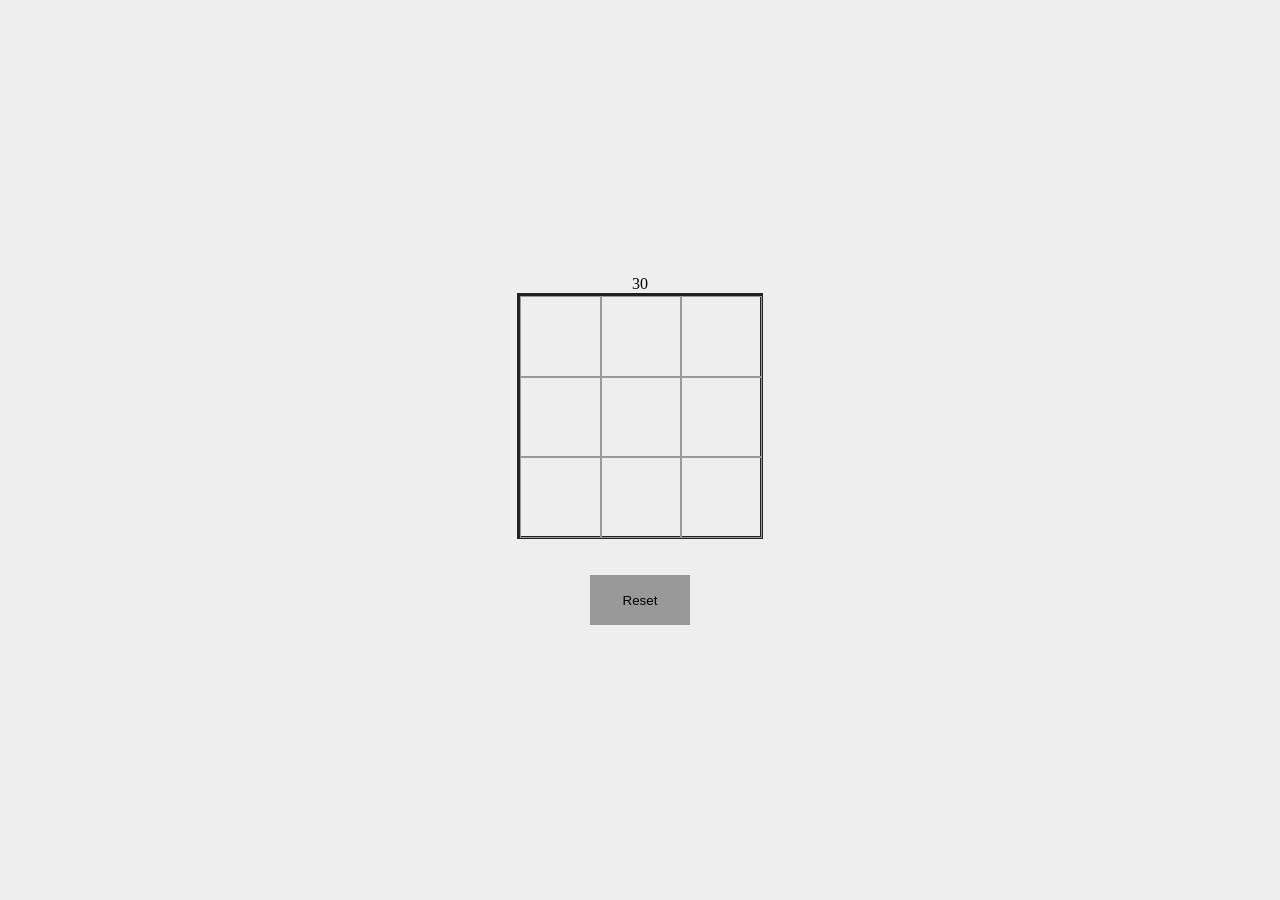
==== js/caro/index.html @ 74a9c88e "[Add] code game js caro" ====
<!DOCTYPE html>
<html lang="en">

<head>
    <meta charset="UTF-8">
    <meta name="viewport" content="width=device-width, initial-scale=1.0">
    <title>Tic Tac Toe</title>
</head>
<link rel="stylesheet" href="css/style.css">

<body>
    <div class="wrap">
        <div id="timer">30</div>

        <div class="board" id="board">
        </div>
        <button id="reset">Reset</button>

    </div>

</body>
<script src="js/script.js"></script>

</html>
---- js/caro/css/style.css ----
body {
    display: flex;
    justify-content: center;
    align-items: center;
    height: 100vh;
    margin: 0;
    background-color: #eee;
}

.board {
    display: grid;
    grid-template-columns: repeat(3, 80px);
    /* xác định số lượng cột và kích thước chiều rộng của từng cột trong lưới.
    repeat(3, 60px): nghĩa là lặp lại 3 lần, mỗi lần là 60px. */
    grid-template-rows: repeat(3, 80px);
    border: 3px solid #242222;
}

.square {
    width: 80px;
    height: 80px;
    border: 1px solid #999;
    cursor: pointer;
    font-size: 50px;
    font-weight: bold;
    text-align: center;
    display: flex;
    /* Sử dụng flexbox để căn giữa chữ */
    align-items: center;
    justify-content: center;
}

.square:hover,
#reset:hover {
    background-color: #ccc;
}

/* Style cho X */
.x-mark {
    color: #d32f2f;
}

.o-mark {
    color: #1976d2;
}

#reset {
    width: 100px;
    height: 50px;
    margin-top: 15%;
    background: #999;
    border: none;
    cursor: pointer;
}
.wrap {
    display: flex;
    justify-content: center;
    align-items: center;
    flex-direction: column;
}
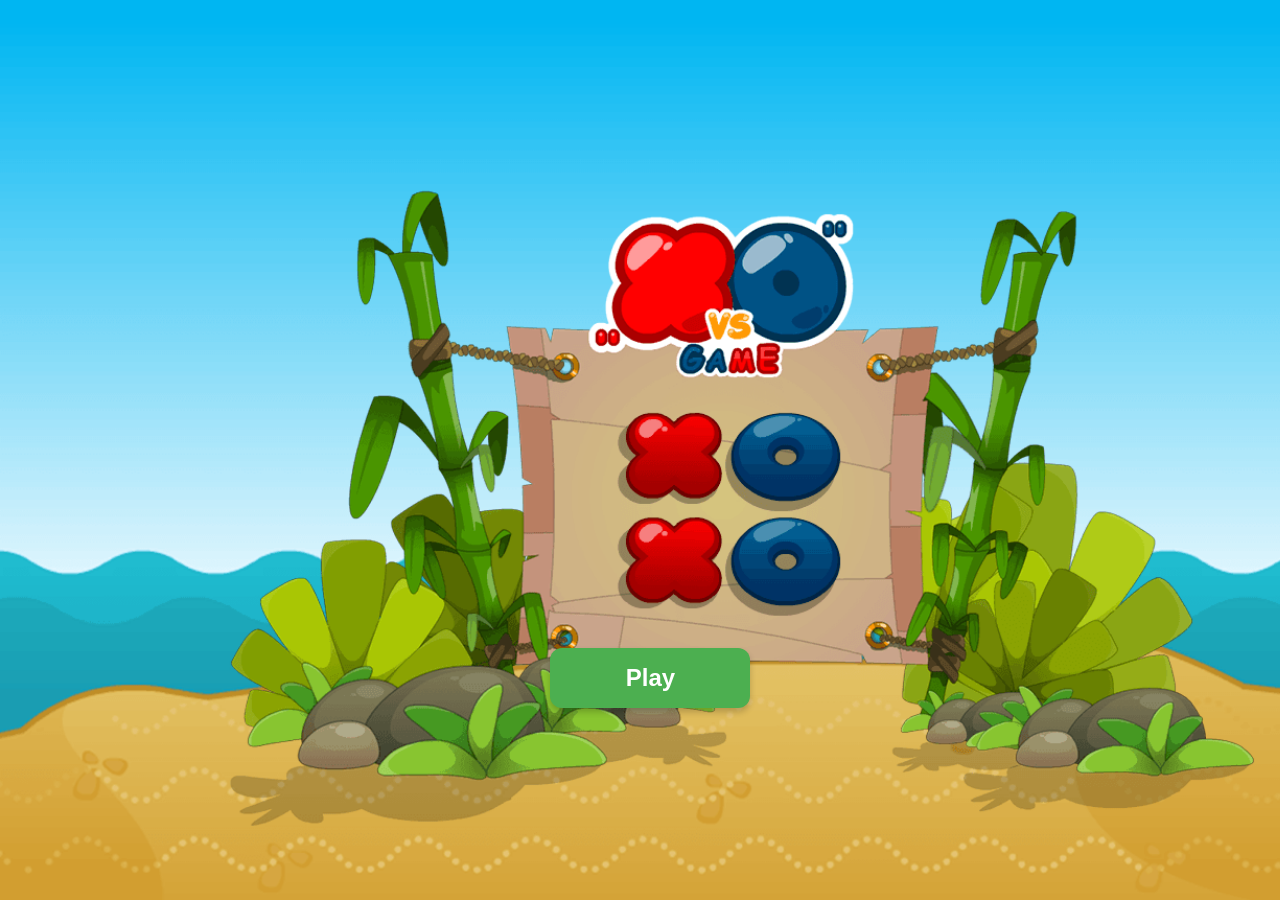
==== commit e565b801: "[Update] code" ====
--- a/js/caro/index.html
+++ b/js/caro/index.html
@@ -4,21 +4,27 @@
 <head>
     <meta charset="UTF-8">
     <meta name="viewport" content="width=device-width, initial-scale=1.0">
-    <title>Tic Tac Toe</title>
+    <title>Caro</title>
+    <link rel="icon" type="image/x-icon" href="./img/avatar caro.png">
+    <link rel="stylesheet" href="css/style.css">
 </head>
-<link rel="stylesheet" href="css/style.css">
 
 <body>
-    <div class="wrap">
-        <div id="timer">30</div>
+    <div class="img-caro">
+        <img src="./img/avatar caro.png" alt="image" class="img-background">
 
-        <div class="board" id="board">
+        <div class="button-play">
+            <button id="play">Play</button>
         </div>
-        <button id="reset">Reset</button>
-
     </div>
 
 </body>
-<script src="js/script.js"></script>
+
+<script>
+    document.getElementById('play').addEventListener('click', function () {
+        localStorage.setItem('audioShouldPlay', 'true'); // ✅ Lưu cờ phát nhạc
+        window.location.href = 'choose_mode_game.html'; // Chuyển đến trang game
+    });
+</script>
 
 </html>
--- a/js/caro/css/style.css
+++ b/js/caro/css/style.css
@@ -2,7 +2,7 @@
     display: flex;
     justify-content: center;
     align-items: center;
-    height: 100vh;
+    /* height: 100vh; */
     margin: 0;
     background-color: #eee;
 }
@@ -57,4 +57,64 @@
     justify-content: center;
     align-items: center;
     flex-direction: column;
+}
+/************************************************************/
+.img-caro {
+    width: 100%;
+    height: 100vh; /* Chiều cao bằng màn hình */
+    overflow: hidden;
+}
+
+.img-background {
+    width: auto;
+    height: 100%;
+    object-fit: cover; /* Giúp ảnh che toàn bộ khung mà không bị méo */
+    display: block;
+    margin: 0 auto;
+    position: relative;
+}
+
+.button-play {
+    position: absolute;
+    /* margin-top: 20px; */
+    display: flex;
+    justify-content: center;
+    top: 72%;
+    left: 43%;
+}
+
+#play {
+    width: 200px;
+    height: 60px;
+    font-size: 24px;
+    font-weight: bold;
+    background-color: #4CAF50; /* Màu xanh lá cây */
+    color: white;
+    border: none;
+    border-radius: 12px;
+    cursor: pointer;
+    box-shadow: 0 4px 6px rgba(0, 0, 0, 0.2);
+    transition: background-color 0.3s ease, transform 0.2s ease;
+}
+
+#play:hover {
+    background-color: #45a049;
+    transform: scale(1.05);
+}
+
+#mute-btn {
+    position: absolute;
+    top: 5%;
+    right: 14%;
+    padding: 10px 15px;
+    font-size: 16px;
+    cursor: pointer;
+    background-color: #444;
+    color: white;
+    border: none;
+    border-radius: 5px;
+}
+
+#mute-btn:hover {
+    background-color: #666;       /* Màu nền khi hover */
 }
